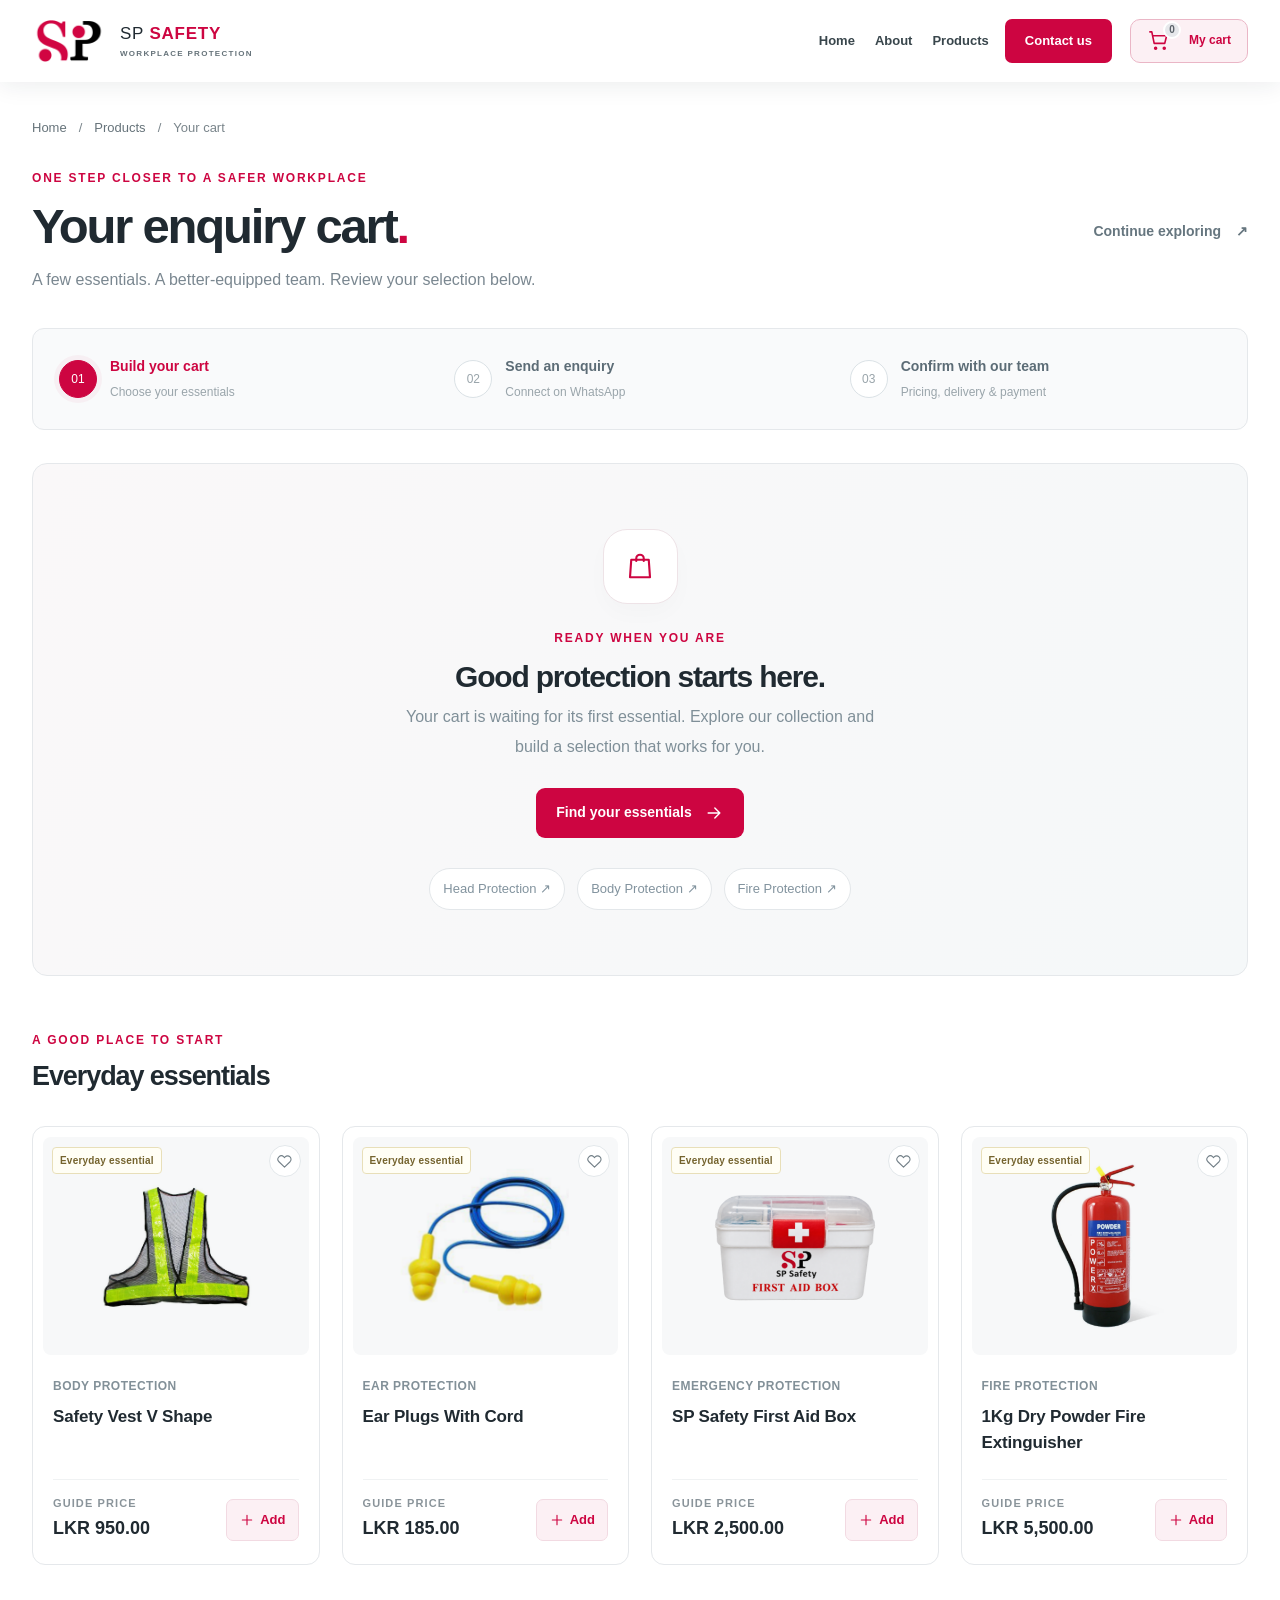
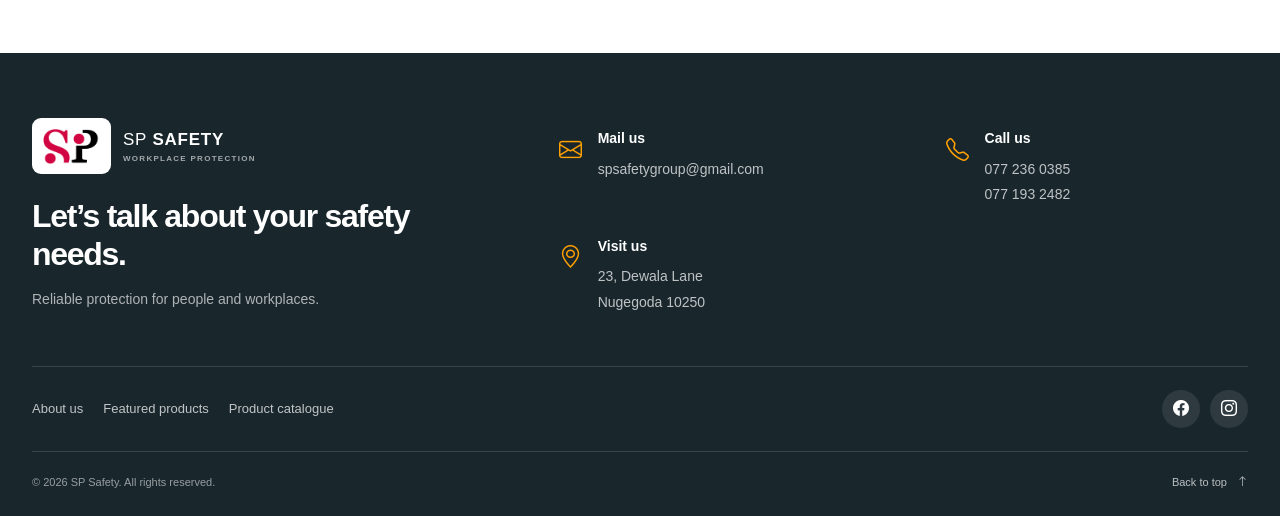
==== cart.html @ 9cb8ba63 "Products page commit" ====
<!doctype html>
<html lang="en">
  <head>
    <meta charset="utf-8" />
    <meta name="viewport" content="width=device-width, initial-scale=1" />
    <title>Your enquiry cart | SP Safety</title>
    <meta
      name="keywords"
      content="SP, SP Holdings, holdings, safety, safety equips, safety sri lanka, sri lanka, construction, construction safety, safety equipments sri lanka"
    />
    <link rel="icon" href="images/titleico.ico" />
    <link
      rel="stylesheet"
      href="https://cdn.jsdelivr.net/npm/bootstrap@5.3.8/dist/css/bootstrap.min.css"
      integrity="sha384-sRIl4kxILFvY47J16cr9ZwB07vP4J8+LH7qKQnuqkuIAvNWLzeN8tE5YBujZqJLB"
      crossorigin="anonymous"
    />
    <link
      rel="stylesheet"
      href="https://cdn.jsdelivr.net/npm/bootstrap-icons@1.13.1/font/bootstrap-icons.min.css"
    />
    <link rel="stylesheet" href="css/style.css" />



  <link rel="stylesheet" href="css/shop.css"/><script defer src="data/products.js"></script><script defer src="js/shop.js"></script></head>
<body class="commerce-page cart-page"><a class="skip-link" href="#main">Skip to content</a><header>
      <nav
        class="navbar navbar-expand-lg fixed-top site-navbar"
        aria-label="Main navigation"
      >
        <div class="container">
          <a
            class="navbar-brand brand-lockup"
            href="index.html#home"
            aria-label="SP Safety home"
          >
            <img
              class="brand-logo-image"
              src="images/logo.png"
              alt=""
              width="76"
              height="48"
            />
            <span class="brand-name"
              >SP <b>SAFETY</b><small>WORKPLACE PROTECTION</small></span
            >
          </a>
          <button
            class="navbar-toggler"
            type="button"
            data-bs-toggle="collapse"
            data-bs-target="#main-navigation"
            aria-controls="main-navigation"
            aria-expanded="false"
            aria-label="Toggle navigation"
          >
            <span class="navbar-toggler-icon"></span>
          </button>
          <div class="collapse navbar-collapse" id="main-navigation">
            <ul class="navbar-nav ms-auto align-items-lg-center">
              <li class="nav-item">
                <a class="nav-link" href="index.html#home">Home</a>
              </li>
              <li class="nav-item">
                <a class="nav-link" href="index.html#about">About</a>
              </li>
              <li class="nav-item">
                <a class="nav-link" href="products.html" >Products</a>
              </li>
              <li class="nav-item">
                <a class="nav-link nav-contact" href="index.html#contact">Contact us</a>
              </li>
            <li class="nav-item"><a class="nav-link nav-cart" href="cart.html" aria-label="View enquiry cart"><span class="nav-cart-icon"><svg viewBox="0 0 24 24" fill="none" stroke="currentColor" stroke-width="1.7" stroke-linecap="round" stroke-linejoin="round" aria-hidden="true"><path d="M3 3h2l2.5 12h11l2-8H6"/><circle cx="9" cy="20" r="1"/><circle cx="18" cy="20" r="1"/></svg><span class="cart-badge" data-cart-count aria-hidden="true">0</span></span><span class="nav-cart-label">My cart</span></a></li></ul>
          </div>
        </div>
      </nav>
    </header><main id="main" class="shop-main"><div class="container"><nav class="shop-breadcrumb" aria-label="Breadcrumb"><a href="index.html">Home</a><span>/</span><a href="products.html">Products</a><span>/</span><span aria-current="page">Your cart</span></nav><div class="cart-page-heading"><div><p class="section-kicker">One step closer to a safer workplace</p><h1>Your enquiry cart<span class="heading-dot">.</span></h1><p>A few essentials. A better-equipped team. Review your selection below.</p></div><a class="text-link" href="products.html">Continue exploring <span aria-hidden="true">↗</span></a></div><ol class="enquiry-steps" aria-label="Enquiry process"><li aria-current="step"><span>01</span><div><b>Build your cart</b><small>Choose your essentials</small></div></li><li><span>02</span><div><b>Send an enquiry</b><small>Connect on WhatsApp</small></div></li><li><span>03</span><div><b>Confirm with our team</b><small>Pricing, delivery &amp; payment</small></div></li></ol><div id="cart-content"></div></div></main><footer class="site-footer" id="contact" aria-labelledby="contact-title">
      <div class="container">
        <div class="row g-5 footer-main">
          <div class="col-lg-5">
            <a
              class="footer-brand brand-lockup"
              href="index.html#home"
              aria-label="SP Safety home"
              ><span class="footer-logo-wrap"
                ><img
                  class="brand-logo-image"
                  src="images/logo.png"
                  alt=""
                  width="76"
                  height="48" /></span
              ><span class="brand-name"
                >SP <b>SAFETY</b><small>WORKPLACE PROTECTION</small></span
              ></a
            >
            <h2 id="contact-title">Let’s talk about your safety needs.</h2>
            <p class="footer-intro">
              Reliable protection for people and workplaces.
            </p>
          </div>
          <div class="col-lg-7">
            <div class="footer-contact-grid">
              <div class="footer-contact-item">
                <i class="bi bi-envelope" aria-hidden="true"></i>
                <div>
                  <h3>Mail us</h3>
                  <a href="mailto:spsafetygroup@gmail.com"
                    >spsafetygroup@gmail.com</a
                  >
                </div>
              </div>
              <div class="footer-contact-item">
                <i class="bi bi-telephone" aria-hidden="true"></i>
                <div>
                  <h3>Call us</h3>
                  <a href="tel:+94772360385">077 236 0385</a
                  ><a href="tel:+94771932482">077 193 2482</a>
                </div>
              </div>
              <div class="footer-contact-item footer-address">
                <i class="bi bi-geo-alt" aria-hidden="true"></i>
                <div>
                  <h3>Visit us</h3>
                  <p>23, Dewala Lane<br />Nugegoda 10250</p>
                </div>
              </div>
            </div>
          </div>
        </div>
        <div class="footer-links">
          <nav aria-label="Footer navigation">
            <a href="index.html#about">About us</a
            ><a href="index.html#essentials">Featured products</a
            ><a href="products.html">Product catalogue</a>
          </nav>
          <div class="footer-socials">
            <a
              href="https://www.facebook.com/spsafetygroup/"
              target="_blank"
              rel="noopener noreferrer"
              aria-label="SP Safety on Facebook"
              ><i class="bi bi-facebook" aria-hidden="true"></i></a
            ><a
              href="https://www.instagram.com/spsafetygroup/?hl=en"
              target="_blank"
              rel="noopener noreferrer"
              aria-label="SP Safety on Instagram"
              ><i class="bi bi-instagram" aria-hidden="true"></i
            ></a>
          </div>
        </div>
        <div class="footer-bottom">
          <span
            >© <span id="footer-year">2026</span> SP Safety. All rights
            reserved.</span
          ><a href="index.html#home"
            >Back to top <i class="bi bi-arrow-up" aria-hidden="true"></i
          ></a>
        </div>
      </div>
    </footer></body></html>
---- css/style.css ----
/* SP Safety — Bootstrap 5.3.8 custom theme. No legacy framework overrides. */
:root {
  --sp-berry:#cd0541; --sp-blue:#0087c9; --sp-orange:#ffa100; --sp-green:#7fbb00;
  --sp-ink:#202a31; --sp-muted:#66737a; --sp-paper:#f5f7f8; --sp-line:#e4e9eb;
  --sp-radius:14px; --sp-shadow:0 14px 38px rgba(21,37,46,.08);
  --bs-body-font-family:Arial,Helvetica,sans-serif; --bs-body-color:var(--sp-ink);
  --bs-link-color:var(--sp-berry); --bs-link-hover-color:#a90437;
}
* { box-sizing:border-box; }
html { scroll-behavior:smooth; scroll-padding-top:100px; }
body { margin:0; color:var(--sp-ink); background:#fff; font-family:var(--bs-body-font-family); font-size:16px; line-height:1.6; }
body.dialog-open { overflow:hidden; }
a { text-decoration:none; transition:color .2s,background-color .2s,box-shadow .2s; }
button,a { -webkit-tap-highlight-color:transparent; }
button { font:inherit; }
img { max-width:100%; }
button:focus-visible,a:focus-visible { outline:3px solid var(--sp-blue); outline-offset:4px; }
h1,h2,h3,p { margin-top:0; }
h2 { font-size:clamp(1.9rem,3.6vw,2.7rem); line-height:1.16; letter-spacing:-.04em; font-weight:700; }
h3 { font-weight:700; }
.container { width:calc(100% - 48px); max-width:1240px; margin-inline:auto; padding-inline:0; }
.section-space { padding-block:84px; }
.section-heading { margin-bottom:34px; }
.section-heading h2 { margin-bottom:14px; }
.section-heading>p:not(.section-kicker) { max-width:660px; color:var(--sp-muted); font-size:15px; line-height:1.7; margin-bottom:0; }
.section-heading.text-center>p { margin-inline:auto; }
.section-kicker { margin-bottom:12px; color:var(--sp-berry); font-size:11px; font-weight:700; letter-spacing:.15em; text-transform:uppercase; line-height:1.3; }
.skip-link { position:fixed; top:8px; left:16px; z-index:2000; padding:12px 18px; color:#fff; background:var(--sp-ink); transform:translateY(-150%); }
.skip-link:focus { transform:translateY(0); }
/* Bootstrap navbar, with the original supplied logo. */
.site-navbar { min-height:82px; padding-block:12px; background:rgba(255,255,255,.97); box-shadow:0 4px 22px rgba(23,39,48,.08); backdrop-filter:blur(12px); }
.brand-lockup { display:inline-flex; align-items:center; gap:12px; margin:0; padding:0; color:var(--sp-ink); }
.brand-logo-image { display:block; flex-shrink:0; width:76px; height:48px; object-fit:contain; }
.brand-name { display:block; font-size:17px; font-weight:500; letter-spacing:.045em; line-height:1.2; }
.brand-name b { color:var(--sp-berry); font-weight:800; }
.brand-name small { display:block; margin-top:5px; font-size:8px; font-weight:700; line-height:1; letter-spacing:.16em; color:var(--sp-muted); }
.site-navbar .navbar-nav { gap:10px; }
.site-navbar .nav-link { padding:12px 13px; font-size:13px; font-weight:600; color:#39464c; }
.site-navbar .nav-link:hover,.site-navbar .nav-link:focus-visible { color:var(--sp-berry); }
.site-navbar .nav-contact { padding-inline:20px!important; margin-left:7px; color:#fff; background:var(--sp-berry); border-radius:7px; }
.site-navbar .nav-contact:hover,.site-navbar .nav-contact:focus-visible { color:#fff; background:#a90437; }
.navbar-toggler { padding:7px 9px; border:1px solid var(--sp-line); border-radius:7px; }
.navbar-toggler-icon { width:22px; height:22px; }
/* Hero */
.hero { display:flex; align-items:center; position:relative; min-height:650px; margin-top:82px; color:#fff; background:linear-gradient(90deg,rgba(12,28,33,.9),rgba(12,28,33,.64) 52%,rgba(12,28,33,.15)),url('../images/13.jpg') center/cover no-repeat; }
.hero-inner { padding:70px 50px 105px; }
.hero-eyebrow { display:flex; align-items:center; gap:12px; margin-bottom:25px; color:#edf2f3; font-size:11px; font-weight:700; letter-spacing:.15em; text-transform:uppercase; }
.hero-eyebrow span { width:28px; height:2px; background:var(--sp-orange); }
.hero h1 { max-width:800px; margin:0; font-size:clamp(43px,5.5vw,76px); line-height:1.07; letter-spacing:-.05em; font-weight:700; }
.hero-copy { max-width:510px; margin:24px 0 30px; color:rgba(255,255,255,.83); font-size:17px; line-height:1.7; }
.hero-actions { display:flex; align-items:center; flex-wrap:wrap; gap:24px; }
.button-primary { display:inline-flex; align-items:center; justify-content:center; gap:16px; padding:15px 22px; color:white; background:var(--sp-berry); border-radius:7px; font-size:14px; font-weight:700; box-shadow:0 10px 25px rgba(205,5,65,.2); }
.button-primary:hover { color:#fff; background:#ad0538; }
.hero-secondary { display:inline-flex; align-items:center; gap:12px; color:#fff; font-size:14px; font-weight:600; }
.hero-secondary:hover { color:#fff; }
.hero-secondary i { color:var(--sp-orange); }
.hero-caption { display:flex; align-items:center; gap:12px; margin-top:68px; color:rgba(255,255,255,.68); font-size:10px; font-weight:600; text-transform:uppercase; letter-spacing:.1em; }
.hero-caption span { color:var(--sp-orange); }
.hero-caption i { display:block; width:42px; height:1px; background:rgba(255,255,255,.4); }
/* About, vision and mission */
.about-heading { max-width:790px; margin:0 auto 38px; text-align:center; }
.about-layout { display:grid; grid-template-columns:1.12fr .88fr; gap:24px; }
.about-copy { padding:34px; border:1px solid var(--sp-line); border-radius:var(--sp-radius); background:var(--sp-paper); }
.about-copy h3,.about-pillar h3 { margin-bottom:14px; font-size:20px; line-height:1.3; }
.about-copy p,.about-pillar p { margin:0; color:var(--sp-muted); font-size:14px; line-height:1.8; }
.about-pillars { display:grid; gap:16px; }
.about-pillar { position:relative; padding:28px; border:1px solid var(--sp-line); border-left:3px solid var(--sp-berry); border-radius:var(--sp-radius); box-shadow:0 6px 25px rgba(20,39,48,.04); }
.pillar-number { display:block; margin-bottom:12px; color:#a66600; font-size:11px; font-weight:700; letter-spacing:.12em; }
/* Industry heading and all eight tiles share one panel. */
.industries-section { padding-top:0; }
.industries-panel { padding:44px; background:var(--sp-paper); border:1px solid var(--sp-line); border-radius:20px; }
.industry-tile { display:flex; align-items:flex-start; flex-direction:column; gap:22px; height:100%; min-height:168px; padding:25px; border:1px solid #e8edef; border-radius:12px; background:#fff; transition:transform .2s,border-color .2s; }
.industry-tile:hover { transform:translateY(-3px); border-color:#e8b7c6; }
.industry-icon { display:grid; place-items:center; width:44px; height:44px; border-radius:11px; color:var(--sp-berry); background:#fcf0f4; font-size:25px; line-height:1; }
.industry-tile h3 { margin:0; font-size:15px; line-height:1.4; }
/* Seamless, grayscale logos without tile backgrounds. */
.brands-section { overflow:hidden; background:var(--sp-paper); }
.brands-heading { display:flex; align-items:flex-end; justify-content:space-between; gap:40px; margin-bottom:30px; }
.brands-heading h2 { margin-bottom:0; }
.brands-support { max-width:345px; }
.brands-support p { margin-bottom:8px; color:var(--sp-muted); font-size:14px; line-height:1.7; }
.marquee-toggle { display:inline-flex; gap:4px; align-items:center; padding:4px 0; border:0; color:var(--sp-muted); background:transparent; font-size:12px; }
.marquee-toggle i { font-size:20px; }
.brand-marquee { overflow:hidden; mask-image:linear-gradient(90deg,transparent,#000 6%,#000 94%,transparent); }
.brand-marquee-track { display:flex; width:max-content; animation:brand-scroll 34s linear infinite; }
.brand-marquee:hover .brand-marquee-track,.brand-marquee.is-paused .brand-marquee-track { animation-play-state:paused; }
.brand-marquee-group { display:flex; flex-shrink:0; align-items:center; gap:42px; padding-inline:21px; }
.brand-logo { display:flex; align-items:center; justify-content:center; width:180px; height:85px; padding:12px 10px; background:transparent; border:0; }
.brand-logo img { display:block; width:100%; height:100%; object-fit:contain; filter:grayscale(1); opacity:.72; mix-blend-mode:multiply; }
@keyframes brand-scroll { to { transform:translateX(-50%); } }
/* Featured product images have no overlays, effects or borders crossing them. */
.essentials-section { background:#fff; }
.featured-grid { display:grid; grid-template-columns:repeat(3,minmax(0,1fr)); gap:22px; }
.product-card { display:flex; flex-direction:column; min-width:0; overflow:hidden; border:1px solid var(--sp-line); border-radius:12px; background:#fff; box-shadow:0 5px 20px rgba(20,39,48,.03); transition:box-shadow .2s,transform .2s; }
.product-card:hover { transform:translateY(-3px); box-shadow:var(--sp-shadow); }
.product-image { display:flex; align-items:center; justify-content:center; height:240px; padding:25px; background:#fff; }
.product-image img { display:block; width:100%; height:100%; object-fit:contain; border:0; }
.product-content { display:flex; flex:1; flex-direction:column; padding:0 22px 22px; border:0; }
.product-content h3 { min-height:42px; margin-bottom:5px; font-size:16px; line-height:1.4; }
.product-price { margin:0 0 19px; color:var(--sp-berry); font-size:18px; font-weight:700; }
.buy-button { display:flex; align-items:center; justify-content:flex-start; gap:10px; width:100%; min-height:46px; padding:10px 14px; margin-top:auto; color:#fff; background:var(--sp-berry); border-radius:6px; font-size:13px; font-weight:700; }
.buy-button:hover { color:#fff; background:#ad0538; }
.buy-button i:first-child { font-size:18px; }
.buy-button i:last-child { margin-left:auto; font-size:16px; }
/* Filtered flexbox catalogue. Titles are block elements below image stages. */
.catalog-section { background:var(--sp-paper); }
.catalog-toolbar { display:flex; flex-wrap:wrap; gap:8px; margin-bottom:18px; }
.filter-chip { padding:10px 14px; border:1px solid #dce3e7; border-radius:22px; background:#fff; color:#48565d; font-size:12px; font-weight:600; line-height:1.2; transition:background-color .2s,color .2s; }
.filter-chip:hover { border-color:var(--sp-berry); color:var(--sp-berry); }
.filter-chip.is-active { color:#fff; background:var(--sp-berry); border-color:var(--sp-berry); }
.catalog-status { margin:0 0 20px; color:var(--sp-muted); font-size:12px; }
.product-gallery-grid { position:relative; display:flex; flex-wrap:wrap; gap:20px; align-items:stretch; }
.catalog-item { flex:0 0 calc((100% - 60px)/4); min-width:0; }
.catalog-item[hidden] { display:none!important; }
.catalog-preview { display:flex; flex-direction:column; align-items:stretch; width:100%; height:100%; overflow:hidden; padding:10px; border:1px solid var(--sp-line); border-radius:11px; color:var(--sp-ink); background:#fff; text-align:left; transition:border-color .2s,box-shadow .2s; }
.catalog-preview:hover { border-color:#e4afbf; box-shadow:var(--sp-shadow); }
.catalog-image { position:relative; display:block; width:100%; height:185px; overflow:hidden; background:#fff; }
.catalog-image img { display:block; width:100%; height:100%; padding:12px; object-fit:contain; }
.catalog-caption { display:block; width:100%; padding:14px 6px 8px; font-size:14px; font-weight:600; line-height:1.45; overflow-wrap:anywhere; }
.preview-hint { position:absolute; right:7px; bottom:7px; display:grid; place-items:center; width:28px; height:28px; border-radius:50%; color:var(--sp-muted); background:#f0f3f5; font-size:12px; }
/* Contact and footer are one semantic, full-width region outside the catalogue. */
.site-footer { padding:65px 0 24px; color:#fff; background:#19272d; }
.footer-brand { color:#fff; margin-bottom:24px; }
.footer-brand .brand-name b { color:#fff; }
.footer-brand .brand-name small { color:rgba(255,255,255,.6); }
.footer-logo-wrap { display:flex; padding:7px; background:#fff; border-radius:9px; }
.footer-logo-wrap img { width:65px; height:42px; }
.site-footer h2 { max-width:400px; margin-bottom:15px; color:#fff; font-size:32px; }
.footer-intro { color:rgba(255,255,255,.65); font-size:14px; }
.footer-contact-grid { display:grid; grid-template-columns:1.2fr 1fr; gap:30px 24px; padding-top:12px; }
.footer-contact-item { display:flex; align-items:flex-start; gap:16px; min-width:0; }
.footer-contact-item>i { margin-top:2px; color:var(--sp-orange); font-size:23px; }
.footer-contact-item h3 { margin:0 0 10px; color:#fff; font-size:14px; }
.footer-contact-item a,.footer-contact-item p { display:block; margin:0; color:rgba(255,255,255,.72); font-size:14px; line-height:1.8; overflow-wrap:anywhere; }
.footer-contact-item a:hover { color:#fff; }
.footer-address { grid-column:1/-1; }
.footer-links { display:flex; align-items:center; justify-content:space-between; gap:24px; margin-top:40px; padding:23px 0; border-block:1px solid rgba(255,255,255,.13); }
.footer-links nav { display:flex; flex-wrap:wrap; gap:20px; }
.footer-links nav a { color:rgba(255,255,255,.73); font-size:13px; }
.footer-links nav a:hover { color:#fff; }
.footer-socials { display:flex; gap:10px; }
.footer-socials a { display:grid; place-items:center; width:38px; height:38px; color:#fff; background:rgba(255,255,255,.09); border-radius:50%; }
.footer-socials a:hover { background:var(--sp-berry); }
.footer-bottom { display:flex; justify-content:space-between; gap:20px; margin-top:22px; color:rgba(255,255,255,.55); font-size:11px; }
.footer-bottom a { color:rgba(255,255,255,.7); }
.footer-bottom i { margin-left:7px; }
/* Native accessible lightbox; no new tab or third-party jQuery plugin. */
.product-image-dialog { width:min(96vw,1000px); max-width:1000px; max-height:94dvh; padding:0; margin:auto; overflow:auto; border:0; border-radius:14px; background:#fff; box-shadow:0 26px 90px rgba(0,0,0,.3); }
.product-image-dialog::backdrop { background:rgba(13,24,30,.8); backdrop-filter:blur(4px); }
.image-dialog-panel { position:relative; padding:60px 24px 22px; }
.image-dialog-close { position:absolute; right:12px; top:12px; display:grid; place-items:center; width:38px; height:38px; border:0; border-radius:50%; color:var(--sp-ink); background:#f0f3f4; }
.image-dialog-close:hover { color:white; background:var(--sp-berry); }
.image-dialog-photo { display:block; width:100%; max-height:72dvh; object-fit:contain; }
.image-dialog-caption { margin:16px 0 0; text-align:center; font-size:15px; font-weight:700; }
@media(min-width:1600px) { .hero { min-height:740px; } }
@media(max-width:991.98px) {
  .site-navbar .navbar-collapse { padding-top:16px; }
  .site-navbar .navbar-nav { gap:0; padding-bottom:8px; }
  .site-navbar .nav-contact { display:inline-block; margin-left:0; margin-top:8px; }
  .hero-inner { padding-inline:28px; }
  .about-layout { grid-template-columns:1fr; }
  .about-pillars { grid-template-columns:1fr 1fr; }
  .industries-panel { padding:32px; }
  .featured-grid { gap:16px; }
  .product-image { height:195px; padding:20px; }
  .product-content { padding:0 16px 16px; }
  .catalog-item { flex-basis:calc((100% - 40px)/3); }
  .footer-contact-grid { padding-top:0; }
}
@media(max-width:767.98px) {
  .container { width:calc(100% - 40px); }
  .section-space { padding-block:60px; }
  .site-navbar { min-height:74px; padding-block:10px; }
  .brand-logo-image { width:62px; height:44px; }
  .brand-lockup { gap:9px; }
  .brand-name { font-size:16px; }
  .brand-name small { font-size:7px; }
  .hero { min-height:610px; margin-top:74px; background-position:60% center; }
  .hero-inner { width:100%; padding:65px 28px; }
  .hero h1 { font-size:clamp(41px,8vw,59px); }
  .hero-copy { font-size:16px; }
  .hero-eyebrow { font-size:10px; }
  .hero-caption { margin-top:55px; font-size:9px; }
  .about-copy { padding:25px; }
  .about-pillars { grid-template-columns:1fr; }
  .industries-section { padding-top:0; }
  .industries-panel { padding:28px 20px; }
  .industry-tile { min-height:155px; gap:17px; padding:19px 15px; }
  .industry-tile h3 { font-size:13px; }
  .brands-heading { display:block; }
  .brands-support { margin-top:16px; }
  .brand-marquee-group { gap:26px; padding-inline:13px; }
  .brand-logo { width:135px; height:70px; }
  .featured-grid { grid-template-columns:repeat(2,minmax(0,1fr)); gap:14px; }
  .product-image { height:180px; padding:18px; }
  .product-content h3 { font-size:14px; }
  .product-price { font-size:16px; }
  .buy-button { padding:10px; font-size:12px; gap:8px; }
  .product-gallery-grid { gap:14px; }
  .catalog-item { flex-basis:calc((100% - 14px)/2); }
  .catalog-image { height:160px; }
  .catalog-caption { font-size:12px; padding-inline:3px; }
  .filter-chip { padding:9px 12px; font-size:11px; }
  .site-footer { padding:48px 0 22px; }
  .footer-contact-grid { gap:24px; }
  .footer-links { align-items:flex-start; flex-direction:column; margin-top:30px; }
  .footer-bottom { flex-wrap:wrap; gap:10px; }
}
@media(max-width:420px) {
  .desktop-break { display:none; }
  .hero-actions { flex-direction:column; align-items:flex-start; gap:20px; }
  .hero-caption { letter-spacing:.04em; }
  .hero h1 { font-size:43px; }
  .product-image { height:150px; padding:14px; }
  .product-content { padding:0 12px 14px; }
  .buy-button { gap:6px; }
  .catalog-preview { padding:7px; }
  .catalog-image { height:135px; }
  .catalog-image img { padding:8px; }
  .footer-contact-grid { grid-template-columns:1fr; }
}
@media(prefers-reduced-motion:reduce) {
  html { scroll-behavior:auto; }
  *,*::before,*::after { animation:none!important; transition:none!important; }
  .brand-marquee { overflow-x:auto; mask-image:none; }
  .brand-marquee-group[aria-hidden] { display:none; }
  .marquee-toggle { display:none; }
}
---- css/shop.css ----
/* SP Safety commerce — local, responsive components built on the existing theme. */
:root{--shop-wash:#f6f7f8;--shop-border:#e5e8eb;--shop-soft-berry:#fcf0f4;--shop-shadow:0 16px 45px #202a3109;--shop-ease:cubic-bezier(.2,.7,.2,1)}
.shop-main{padding-top:118px;padding-bottom:88px;min-height:75vh;background:#fff}.commerce-page{background:#fff}.shop-main h1{font-size:clamp(32px,4.5vw,52px);line-height:1.12;font-weight:750;letter-spacing:-.045em;margin-bottom:16px}.shop-main svg,.promo svg,.shop-toast svg{width:20px;height:20px;flex-shrink:0;vertical-align:middle}.shop-main button{cursor:pointer}.shop-main button:disabled{cursor:default;opacity:.35}.shop-main a,.shop-main button,.shop-main input,.shop-main select{transition:background .2s,color .2s,border-color .2s,box-shadow .2s,transform .2s}button svg{pointer-events:none}button:focus-visible,a:focus-visible,input:focus-visible,select:focus-visible,summary:focus-visible{outline:3px solid var(--sp-blue);outline-offset:4px}a[aria-current=page]:not(.nav-cart){color:var(--sp-berry)!important}.shop-main .button-primary,.promo .button-primary{display:inline-flex;align-items:center;justify-content:center;gap:12px;border:0;box-shadow:none;font-size:13px;padding:15px 20px;border-radius:9px;min-height:48px;line-height:1.4}.shop-main .button-primary:hover,.promo .button-primary:hover{box-shadow:0 7px 18px #cd05412b;transform:translateY(-1px)}
/* Navigation cart */
.site-navbar .nav-cart{display:flex;align-items:center;gap:13px;padding:9px 16px!important;border:1px solid #e8dce1;border-radius:10px;margin-left:14px;background:#fff9fb;color:var(--sp-berry);min-height:44px}.site-navbar .nav-cart:hover,.site-navbar .nav-cart[aria-current=page]{background:var(--shop-soft-berry);border-color:#eab6c6}.nav-cart-icon{position:relative;display:flex;padding-right:6px}.nav-cart-icon svg{width:23px;height:23px}.cart-badge{position:absolute;top:-8px;right:-5px;min-width:18px;height:18px;border-radius:20px;display:flex;align-items:center;justify-content:center;background:#e6e8eb;color:#5b636a;font-size:10px;font-weight:700;border:2px solid white;padding:0 3px;line-height:1}.cart-badge.has-items{color:#fff;background:var(--sp-berry)}.nav-cart-label{font-size:12px;font-weight:700}.site-navbar .navbar-nav{gap:4px}.site-navbar .nav-contact{margin-left:4px}
/* Collection and filters */
.shop-hero{background:linear-gradient(115deg,#f8f5f6,#f4f7f8);padding:25px 0 42px;margin-bottom:38px;border-bottom:1px solid var(--shop-border);position:relative;overflow:hidden}.shop-hero:after{content:'';width:400px;height:400px;border:70px solid #cd054105;position:absolute;right:-100px;top:-180px;border-radius:50%;pointer-events:none}.shop-hero .container{position:relative;z-index:1}.shop-hero h1{margin-bottom:14px}.shop-hero>div>p:last-of-type{font-size:15px;color:var(--sp-muted);max-width:540px}.shop-breadcrumb,.breadcrumbs{display:flex;gap:12px;align-items:center;flex-wrap:wrap;font-size:11px;color:#7a858b;margin:0 0 30px;line-height:1.6}.shop-breadcrumb a,.breadcrumbs a{color:#66737a}.shop-breadcrumb a:hover,.breadcrumbs a:hover{color:var(--sp-berry)}.collection-stats{display:flex;gap:0;margin-top:27px;font-size:11px;color:#66737a;flex-wrap:wrap;row-gap:12px}.collection-stats span{padding:0 20px;border-right:1px solid #d7dde0}.collection-stats span:first-child{padding-left:0}.collection-stats span:last-child{border:0}.collection-stats b{font-size:15px;color:var(--sp-ink);margin-right:5px}.shop-layout{display:grid;grid-template-columns:248px minmax(0,1fr);gap:32px;align-items:start}.filter-panel{padding:23px 20px 15px;background:#fafbfc;border:1px solid var(--shop-border);border-radius:15px;position:sticky;top:106px;box-shadow:0 5px 20px #202a3103}.filter-heading{display:flex;gap:9px;align-items:center}.filter-heading h2{font-size:16px;letter-spacing:-.025em;margin:0}.filter-symbol{color:var(--sp-berry);font-size:23px}.filter-subtitle{color:#7a858b;font-size:11px;margin:4px 0 24px}.filter-panel label{display:block;margin:22px 0;font-size:11px;font-weight:650;color:#424e55}.filter-panel label:has(input[type=checkbox]){display:flex;align-items:center;gap:9px;font-weight:500;margin:15px 0}.filter-panel input[type=checkbox]{accent-color:var(--sp-berry);width:16px;height:16px;flex-shrink:0}.shop-main input:not([type=checkbox]),.shop-main select{font:inherit;border:1px solid #dce1e4;border-radius:8px;background:#fff;color:var(--sp-ink);padding:11px 12px;max-width:100%;font-size:12px;line-height:1.5;min-height:42px}.shop-main select{cursor:pointer}.shop-main input::placeholder{color:#8c959c}.shop-main input:focus,.shop-main select:focus{border-color:#b7c7d0}.filter-panel input:not([type=checkbox]),.filter-panel select{width:100%;margin-top:8px}.search-label{position:relative}.filter-panel .search-label input{padding-left:35px}.search-field-icon{position:absolute;left:11px;bottom:12px;color:#8b969d;pointer-events:none;line-height:1}.search-field-icon svg{width:16px;height:16px}.price-fields{display:grid;grid-template-columns:1fr 1fr;gap:10px}.price-fields label{margin-top:0}.muted{font-size:11px;color:var(--sp-muted);line-height:1.8;margin:18px 0 0}.filter-panel>.muted{border-top:1px solid var(--shop-border);padding-top:16px}.filter-panel .secondary{width:100%;margin-top:12px}.secondary{border:1px solid var(--shop-border);background:#fff;border-radius:8px;padding:10px 14px;font-size:12px;color:var(--sp-ink);font-weight:600;display:inline-flex;align-items:center;justify-content:center;min-height:42px;gap:8px}.secondary:hover{background:#f2f4f6;border-color:#c4ced5}.catalog-topline{display:flex;align-items:center;justify-content:space-between;margin-bottom:15px}.catalog-topline .section-kicker{font-size:10px;margin:0;color:#6a767f}.mobile-filter-toggle{display:none}.active-filters{display:flex;flex-wrap:wrap;gap:7px}.active-filters:has(button){margin-bottom:16px}.active-filters button{display:inline-flex;align-items:center;gap:10px;font-size:10px;background:var(--shop-soft-berry);border:1px solid #f2d9e2;color:#a40c3c;padding:7px 10px;border-radius:6px;max-width:100%;overflow-wrap:anywhere}.active-filters svg{width:12px;height:12px}.results-toolbar{display:flex;align-items:center;flex-wrap:wrap;gap:14px;border-block:1px solid var(--shop-border);padding:15px 0;margin-bottom:24px;font-size:11px}.results-toolbar p{margin:0 auto 0 0;color:#5c6972;font-size:12px;scroll-margin-top:115px}.results-toolbar label{display:flex;align-items:center;gap:8px;color:#7a858b}.results-toolbar select{font-size:11px;padding:7px 8px;min-height:34px}.shop-grid{display:grid;grid-template-columns:repeat(3,minmax(0,1fr));gap:22px}
/* Product cards */
.shop-card{border:1px solid var(--shop-border);border-radius:13px;background:#fff;overflow:hidden;display:flex;flex-direction:column;transition:box-shadow .25s var(--shop-ease),transform .25s var(--shop-ease),border-color .25s}.shop-card:hover{box-shadow:0 12px 30px #1d303b0d;border-color:#d6dce0;transform:translateY(-4px)}.card-visual{position:relative;padding:10px 10px 0}.shop-photo{display:block;background:#f7f8f9;border-radius:8px;position:relative;overflow:hidden}.shop-photo img{width:100%;height:218px;object-fit:contain;padding:25px;display:block;mix-blend-mode:multiply;transition:transform .35s var(--shop-ease)}.shop-card:hover .shop-photo img{transform:scale(1.04)}.card-explore{position:absolute;bottom:0;left:0;right:0;display:flex;align-items:center;justify-content:center;gap:8px;padding:10px;font-size:10px;background:#202a31ed;color:#fff;transform:translateY(100%);transition:transform .25s}.card-explore svg{width:15px;height:15px}.shop-photo:hover .card-explore,.shop-photo:focus-visible .card-explore{transform:translateY(0)}.product-tag{position:absolute;left:19px;top:20px;background:#fffef5;color:#74632e;border:1px solid #e8dfb9;max-width:calc(100% - 78px);border-radius:4px;padding:4px 7px;font-size:8px;letter-spacing:.02em;font-weight:650;pointer-events:none}.save-button{position:absolute;top:18px;right:18px;display:flex;align-items:center;justify-content:center;width:32px;height:32px;border:1px solid #e2e7ea;border-radius:50%;color:#727f87;background:#fff;transition:color .2s,background .2s,transform .2s}.save-button svg{width:15px;height:15px}.save-button:hover{transform:scale(1.08);color:var(--sp-berry)}.save-button[aria-pressed=true]{background:var(--shop-soft-berry);color:var(--sp-berry);border-color:#efc9d5}.save-button[aria-pressed=true] svg,.detail-save[aria-pressed=true] svg{fill:currentColor}.shop-card-body{padding:21px 19px 18px;display:flex;flex-direction:column;flex:1}.category-label{color:#829098;font-size:9px;letter-spacing:.07em;text-transform:uppercase;line-height:1.4;margin:0 0 9px;font-weight:600}.shop-card h3{font-size:14px;line-height:1.5;margin-bottom:22px;letter-spacing:-.01em}.shop-card h3 a{color:var(--sp-ink)}.shop-card h3 a:hover{color:var(--sp-berry)}.card-bottom{display:flex;gap:8px;justify-content:space-between;align-items:flex-end;margin-top:auto;border-top:1px solid #f0f2f3;padding-top:14px}.price-caption{display:block;text-transform:uppercase;letter-spacing:.1em;color:#8a949a;font-size:8px;font-weight:600;margin-bottom:4px}.shop-price{font-size:14px;font-weight:700;color:var(--sp-ink);margin:0;line-height:1.4}.add-button{background:var(--shop-soft-berry);color:var(--sp-berry);border:1px solid #f2dae2;padding:8px 11px;border-radius:7px;display:inline-flex;align-items:center;justify-content:center;gap:5px;font-size:10px;font-weight:700;min-height:35px;flex-shrink:0}.add-button svg{width:13px;height:13px}.add-button:hover{color:#fff;background:var(--sp-berry);border-color:var(--sp-berry)}.add-button.is-added{color:#43734f;background:#edf5ef;border-color:#c4ddca}.shop-card .add-button.is-added span{font-size:9px}#pagination{display:flex;align-items:center;justify-content:center;flex-wrap:wrap;gap:6px;margin-top:36px}#pagination button{min-width:36px;height:36px;border:1px solid transparent;border-radius:8px;background:#fff;font-size:12px;color:#68767f}#pagination button:hover{background:#f4f5f6}#pagination [aria-current=page]{background:var(--sp-berry);color:#fff;box-shadow:0 4px 10px #cd054122}#pagination button:disabled{opacity:.25}.promo{background:#f7f8f9}.promo-heading{display:flex;align-items:center;justify-content:space-between;gap:32px;margin-bottom:32px}.promo-heading h2{max-width:540px}.promo-heading p:not(.section-kicker){font-size:14px;color:var(--sp-muted);margin-bottom:0}.promo-heading .button-primary{flex-shrink:0}.promo .shop-grid,.related .shop-grid,.cart-recommendations .shop-grid{grid-template-columns:repeat(4,minmax(0,1fr))}
/* Product detail */
.breadcrumbs{display:block;margin-top:8px;margin-bottom:34px;word-break:break-word}.breadcrumbs a{margin-right:8px}.breadcrumbs span{margin-left:8px}.detail-layout{display:grid;grid-template-columns:1fr 1fr;gap:64px;align-items:start}.detail-gallery{position:sticky;top:112px}.detail-image{display:block;width:100%;position:relative;background:#f7f8f9;border:1px solid var(--shop-border);border-radius:18px;overflow:hidden;padding:0}.detail-image img{width:100%;height:490px;padding:45px;object-fit:contain;mix-blend-mode:multiply;display:block}.zoom-hint{position:absolute;bottom:16px;left:50%;transform:translateX(-50%);display:flex;align-items:center;gap:7px;font-size:10px;white-space:nowrap;padding:7px 12px;background:#fff;border:1px solid var(--shop-border);border-radius:25px;color:#7c8991}.zoom-hint svg{width:13px;height:13px}.gallery-note{display:flex;align-items:center;justify-content:center;gap:8px;font-size:11px;color:#7a878f;margin-top:18px}.gallery-note svg{width:16px;height:16px;color:#a5adb2}.detail-category-row{display:flex;justify-content:space-between;gap:12px;align-items:center;margin-bottom:19px}.detail-category{color:var(--sp-berry);font-size:10px;letter-spacing:.04em;border-radius:5px;background:var(--shop-soft-berry);padding:6px 10px}.detail-save{display:flex;align-items:center;gap:6px;background:none;border:0;padding:8px 0;color:#869299;font-size:10px;white-space:nowrap}.detail-save svg{width:15px;height:15px}.detail-save[aria-pressed=true],.detail-save:hover{color:var(--sp-berry)}.detail-copy h1{font-size:clamp(27px,3vw,37px);line-height:1.22;margin:0 0 25px}.detail-pricing{border-block:1px solid var(--shop-border);padding:21px 0;margin-bottom:23px}.detail-pricing .price-caption{font-size:9px;margin-bottom:5px}.detail-price{font-size:32px;font-weight:700;letter-spacing:-.035em;color:var(--sp-berry);margin:0 0 5px;line-height:1.2}.pricing-note{font-size:10px;color:#8a959b}.detail-description{font-size:13px;color:#67767f;line-height:1.9;margin-bottom:25px}.quantity-label{font-size:11px;font-weight:650;color:#53626b;margin-bottom:10px;display:block}.purchase-row{display:flex;gap:14px;align-items:stretch}.purchase-row .button-primary{flex:1}.quantity-stepper{display:inline-flex;align-items:stretch;border:1px solid #dce2e6;border-radius:8px;background:#fff;height:42px;overflow:hidden;flex-shrink:0}.quantity-stepper button{border:0;background:transparent;width:32px;display:flex;align-items:center;justify-content:center;padding:0;color:#667780}.quantity-stepper button:hover:not(:disabled){color:var(--sp-berry);background:var(--shop-soft-berry)}.quantity-stepper button svg{width:12px;height:12px}.shop-main .quantity-stepper input{appearance:textfield;-moz-appearance:textfield;border:0;width:39px;text-align:center;font-size:12px;font-weight:650;padding:0;border-radius:0;min-height:0;background:transparent}.quantity-stepper input::-webkit-inner-spin-button,.quantity-stepper input::-webkit-outer-spin-button{-webkit-appearance:none;margin:0}.quantity-stepper button:focus-visible,.quantity-stepper input:focus-visible{outline-offset:-3px}.purchase-row .quantity-stepper{height:48px}.detail-whatsapp{display:flex;align-items:center;justify-content:center;gap:10px;font-size:11px;padding:16px 5px;color:#4b7259;margin-bottom:16px}.detail-whatsapp svg:first-child{width:16px;height:16px}.detail-whatsapp svg:last-child{width:13px;height:13px}.detail-whatsapp:hover{color:#2b5539}.product-accordion{border-top:1px solid var(--shop-border);font-size:12px}.product-accordion summary{padding:17px 0;font-weight:650;cursor:pointer;list-style:none;display:flex;justify-content:space-between;color:#485962}.product-accordion summary::-webkit-details-marker{display:none}.product-accordion summary>span{font-size:18px;color:#9ca7ad;line-height:1;transition:transform .2s}.product-accordion[open] summary>span{transform:rotate(45deg)}.product-accordion p{color:#76868e;font-size:12px;line-height:1.85;margin-bottom:22px}.product-accordion dl{font-size:11px;margin:0 0 22px;display:grid;grid-template-columns:110px minmax(0,1fr);gap:8px 15px}.product-accordion dt{font-weight:500;color:#88959b}.product-accordion dd{overflow-wrap:anywhere;color:#52646f;margin:0}.detail-assurance{display:flex;gap:13px;background:#f5f8f7;border:1px solid #e6ede9;padding:17px;border-radius:9px;margin-top:10px;color:#7f9687}.detail-assurance svg{width:22px;height:22px;margin-top:3px}.detail-assurance p{margin:0;line-height:1.7}.detail-assurance b{display:block;color:#566e5e;font-size:10px;font-weight:600}.detail-assurance span{font-size:10px;display:block;color:#84958b}.related{margin-top:78px;border-top:1px solid var(--shop-border);padding-top:38px}.related h2{font-size:28px;letter-spacing:-.035em;margin-bottom:28px}.zoom-dialog{padding:24px;border:0;border-radius:18px;box-shadow:0 25px 90px #0003;width:min(720px,92vw);max-height:90dvh;overflow:auto}.zoom-dialog::backdrop{background:#17252dba;backdrop-filter:blur(6px)}.zoom-dialog img{width:100%;height:min(65vh,550px);object-fit:contain}.zoom-dialog p{font-size:13px;text-align:center;color:#66737a;padding:12px 18px 0}.zoom-close{position:absolute;top:12px;right:12px;width:36px;height:36px;border:1px solid var(--shop-border);background:white;border-radius:50%;display:flex;align-items:center;justify-content:center}.zoom-close svg{width:16px;height:16px}
/* Enquiry cart */
.cart-page-heading{display:flex;justify-content:space-between;gap:25px;align-items:center}.cart-page-heading h1{font-size:clamp(32px,4vw,49px);margin-bottom:12px}.heading-dot{color:var(--sp-berry)}.cart-page-heading p:last-child{font-size:13px;color:#7a8790;margin:0}.cart-page-heading .section-kicker{font-size:10px}.text-link{font-size:11px;font-weight:650;color:#66767f;display:inline-flex;align-items:center;gap:15px;white-space:nowrap}.text-link:hover{color:var(--sp-berry)}.enquiry-steps{display:grid;grid-template-columns:repeat(3,1fr);padding:23px 26px;margin:34px 0 0;list-style:none;background:#f9fafb;border:1px solid var(--shop-border);border-radius:12px;gap:24px}.enquiry-steps li{display:flex;align-items:center;gap:13px;position:relative}.enquiry-steps li:not(:last-child):after{content:'';height:1px;position:absolute;right:10%;left:73%;background:#e1e6e9}.enquiry-steps li>span{width:32px;height:32px;border-radius:50%;border:1px solid #dbe2e6;display:flex;align-items:center;justify-content:center;font-size:10px;color:#99a4aa;flex-shrink:0;background:#fff}.enquiry-steps li[aria-current]>span{background:var(--sp-berry);color:white;border-color:var(--sp-berry);box-shadow:0 0 0 5px #cd05410b}.enquiry-steps b{display:block;font-size:11px;color:#5c6c76;font-weight:600}.enquiry-steps small{display:block;font-size:9px;color:#9aa5ab;margin-top:3px}.enquiry-steps li[aria-current] b{color:var(--sp-berry)}.cart-layout{display:grid;grid-template-columns:minmax(0,1fr) 355px;gap:32px;margin-top:33px;align-items:start}.cart-items-panel{border:1px solid var(--shop-border);border-radius:14px;overflow:hidden;background:#fff;box-shadow:0 6px 22px #202a3103}.cart-panel-heading{padding:24px;display:flex;justify-content:space-between;align-items:center;gap:12px}.cart-panel-heading h2{font-size:18px;letter-spacing:-.03em;margin:0}.cart-panel-heading h2>span{font-size:10px;font-weight:500;color:#829098;margin-left:10px;padding-left:11px;border-left:1px solid #dfe4e8;white-space:nowrap}.clear-cart{display:flex;gap:6px;align-items:center;font-size:10px;padding:6px 0;background:none;border:0;color:#98a3aa}.clear-cart svg{width:12px;height:12px}.clear-cart:hover{color:var(--sp-berry)}.cart-column-head{display:flex;justify-content:space-between;padding:10px 24px;font-size:9px;text-transform:uppercase;letter-spacing:.08em;color:#8c989f;background:#f8fafb;border-block:1px solid #edf0f2}.cart-row{display:grid;grid-template-columns:98px minmax(0,1fr) auto;gap:19px;align-items:start;padding:24px;border-bottom:1px solid #edf0f2}.cart-row .shop-photo{border:1px solid #eef1f2}.cart-row .shop-photo img{height:108px;padding:13px}.cart-row .category-label{font-size:8px;margin:0 0 5px}.cart-row h2{font-size:13px;letter-spacing:-.01em;line-height:1.55;margin:0 0 7px;color:#374a55}.cart-row h2:hover{color:var(--sp-berry)}.cart-row .unit-price{font-size:11px;color:#657985;margin:0 0 14px;font-weight:600}.unit-price span{font-size:9px;font-weight:400;color:#a3aeb5;margin-left:3px}.cart-line-total{font-size:12px;color:#354c5a;white-space:nowrap;padding-top:24px}.cart-item-controls{display:flex;align-items:center;gap:12px;flex-wrap:wrap}.cart-item-controls .quantity-stepper{height:33px}.cart-item-controls .quantity-stepper button{width:26px}.cart-item-controls .quantity-stepper input{width:30px;font-size:11px}.remove{display:flex;gap:5px;align-items:center;border:0;background:none;color:#a1aab1;font-size:9px;padding:6px 0;text-decoration:none}.remove svg{width:12px;height:12px}.remove:hover{color:var(--sp-berry)}.cart-panel-footer{padding:19px 24px;display:flex;flex-wrap:wrap;align-items:center;gap:16px;justify-content:space-between;background:#fcfdfd}.cart-panel-footer>span{display:flex;gap:6px;align-items:center;font-size:9px;color:#9da9af}.cart-panel-footer svg{width:12px;height:12px}.cart-panel-footer .text-link{font-size:10px;color:var(--sp-berry)}.order-summary{background:#f8f9fa;border:1px solid var(--shop-border);border-radius:14px;padding:26px;position:sticky;top:110px;box-shadow:var(--shop-shadow)}.summary-heading{display:flex;gap:13px;align-items:center;margin-bottom:27px}.summary-heading .section-kicker{font-size:8px;margin-bottom:5px}.summary-heading h2{font-size:23px;letter-spacing:-.04em;margin:0}.summary-icon{display:flex;align-items:center;justify-content:center;width:43px;height:43px;background:white;border:1px solid #e4e9eb;border-radius:12px;color:var(--sp-berry)}.summary-icon svg{width:21px;height:21px}.summary-breakdown{margin:0}.summary-breakdown>div{display:flex;justify-content:space-between;gap:15px;margin:0 0 13px;font-size:11px}.summary-breakdown dt{color:#8b98a0;font-weight:400}.summary-breakdown dd{margin:0;color:#4f6572;font-weight:500}.summary-total{border-block:1px solid #e0e6e9;padding:20px 0;display:flex;justify-content:space-between;align-items:center;gap:12px;margin-top:20px}.summary-total>span{font-size:11px;font-weight:600;color:#5e727e}.summary-total small{display:block;font-size:8px;color:#a0abb2;font-weight:400;margin-top:5px}.summary-total strong{color:var(--sp-berry);font-size:19px;font-weight:700;letter-spacing:-.035em;white-space:nowrap}.summary-note{font-size:10px;line-height:1.8;color:#8d9aa2;margin:17px 0 22px}.shop-main .whatsapp-button{display:flex;width:100%;font-size:11px;padding:14px 12px;gap:9px;min-height:48px}.whatsapp-button svg:first-child{width:18px;height:18px}.whatsapp-button svg:last-child{width:15px;height:15px;margin-left:auto}.send-note{text-align:center;color:#99a5ac;font-size:9px;margin:12px 0 23px;line-height:1.7}.payment-note{display:flex;align-items:center;justify-content:center;gap:7px;font-size:9px;color:#8a9b94;padding:12px 0;border-block:1px solid #e6ebed}.payment-note svg{width:13px;height:13px}.summary-help{display:block;font-size:9px;text-align:center;color:#97a5ad;margin-top:20px;line-height:1.8}.summary-help b{display:block;font-size:12px;color:#607782;font-weight:600}.cart-support-strip{display:grid;grid-template-columns:repeat(3,1fr);margin-top:38px;padding:24px;border:1px solid var(--shop-border);border-radius:12px;gap:24px}.cart-support-strip>div{display:flex;align-items:center;gap:13px}.cart-support-strip>div>svg{color:#9babb4;width:23px;height:23px}.cart-support-strip p{margin:0;line-height:1.6}.cart-support-strip b{display:block;font-size:10px;color:#687d88;font-weight:600}.cart-support-strip span{display:block;font-size:9px;color:#9daab2}.empty-state{text-align:center;grid-column:1/-1;padding:65px 25px;background:linear-gradient(120deg,#faf8f9,#f5f8f9);border:1px solid var(--shop-border);border-radius:15px}.empty-icon{display:flex;align-items:center;justify-content:center;background:#fff;width:75px;height:75px;border-radius:24px;border:1px solid #eee3e7;color:var(--sp-berry);margin:0 auto 25px;box-shadow:0 10px 22px #202a3105}.empty-icon svg{width:30px;height:30px}.empty-state .section-kicker{font-size:9px;margin-bottom:13px}.empty-state h2{font-size:30px;letter-spacing:-.04em}.empty-state>p:not(.section-kicker){color:#7f8f98;font-size:12px;max-width:380px;margin:0 auto 26px;line-height:1.85}.cart-empty{margin-top:33px}.empty-categories{display:flex;flex-wrap:wrap;justify-content:center;gap:12px;margin-top:30px}.empty-categories a{font-size:10px;padding:7px 12px;border:1px solid #e3e7ea;border-radius:25px;background:white;color:#82939e}.empty-categories a:hover{color:var(--sp-berry);border-color:#efc1d0}.cart-recommendations{margin-top:55px}.cart-recommendations h2{font-size:27px}
/* Notifications */
.shop-toast{position:fixed;bottom:25px;left:50%;transform:translate(-50%,20px);display:flex;align-items:center;gap:17px;background:#253740;color:white;padding:16px 19px;border-radius:12px;box-shadow:0 10px 40px #18293230;z-index:5000;opacity:0;visibility:hidden;pointer-events:none;transition:opacity .2s,transform .2s,visibility .2s;width:max-content;max-width:calc(100vw - 32px);font-size:12px}.shop-toast.visible{opacity:1;visibility:visible;pointer-events:auto;transform:translate(-50%,0)}.toast-message{max-width:420px}.toast-cart,.toast-undo{font-size:11px;color:#fff!important;font-weight:600;white-space:nowrap;border:0;background:none;padding:0;text-decoration:underline;text-underline-offset:3px}.toast-close{display:flex;align-items:center;background:none;border:0;color:#b6c5ce;cursor:pointer;padding:4px}.toast-close svg{width:14px;height:14px}.shop-toast [hidden]{display:none!important}
/* GST Interior Masters editorial promotion */
.interior-spotlight{background:#fff;padding-block:55px 75px}.interior-feature{display:grid;grid-template-columns:1fr .95fr;min-height:510px;background:#24342d;border-radius:18px;overflow:hidden;box-shadow:0 15px 40px #202a310c}.interior-copy{padding:55px 52px;display:flex;flex-direction:column;align-items:flex-start;justify-content:center;position:relative}.interior-copy .section-kicker{color:#b7c9b7;font-size:9px;display:flex;align-items:center;gap:9px;letter-spacing:.18em;margin-bottom:24px}.interior-copy .section-kicker>span{height:5px;width:5px;background:#c3ae86;border-radius:50%}.interior-brand{font-size:16px;color:#e6d5b5;letter-spacing:.15em;margin-bottom:27px;font-weight:500}.interior-brand>span{font-size:9px;letter-spacing:.22em;margin-left:8px;color:#d9dfd7;font-weight:400}.interior-copy h2{color:#f2f0e8;font-family:Georgia,'Times New Roman',serif;font-weight:400;letter-spacing:-.035em;font-size:clamp(30px,3.6vw,46px);line-height:1.15;margin-bottom:23px}.interior-copy>p:not(.section-kicker):not(.interior-brand){color:#b1beb4;font-size:12px;line-height:1.9;max-width:350px;margin-bottom:28px}.interior-cta{display:flex;align-items:center;gap:25px;color:#f0e8d5;font-size:11px;font-weight:600;border-bottom:1px solid #7d8977;padding-bottom:11px}.interior-cta>span{font-size:20px;color:#c8b68e}.interior-cta:hover{color:white;border-color:#d9c8a3;gap:32px}.interior-domain{display:block;font-size:8px;color:#83958a;letter-spacing:.06em;margin-top:14px}.interior-domain>span{font-size:8px;letter-spacing:0;margin-left:5px;color:#788c7e}.interior-art{position:relative;background:#bdb09a;overflow:hidden;min-height:100%}.interior-art>svg{width:100%;height:100%;display:block;object-fit:cover}.interior-art-note{position:absolute;bottom:22px;right:25px;font-size:8px;letter-spacing:.09em;text-transform:uppercase;color:#514b3b;background:#f0e9d8cc;padding:7px 11px;border-radius:3px;backdrop-filter:blur(5px)}
/* Navigation fallback and responsive layouts */
@media(min-width:992px){.navbar-toggler{display:none}.navbar-collapse{display:flex!important;flex-basis:auto}.navbar-nav{display:flex;align-items:center;flex-direction:row;list-style:none;margin:0 0 0 auto;padding:0}.site-navbar>.container{display:flex;align-items:center;justify-content:space-between}.site-navbar .nav-link{display:block}.site-navbar .nav-cart{display:flex}}
@media(max-width:1100px){.shop-layout{grid-template-columns:225px minmax(0,1fr);gap:24px}.shop-grid{gap:16px}.shop-card-body{padding:17px 14px}.shop-price{font-size:12px}.cart-layout{grid-template-columns:minmax(0,1fr) 320px;gap:22px}.cart-row{grid-template-columns:76px minmax(0,1fr);gap:15px;padding:22px}.cart-line-total{grid-column:2;padding:0;margin-top:-5px}.cart-row .shop-photo img{height:88px}.enquiry-steps li:not(:last-child):after{display:none}.detail-layout{gap:40px}.interior-copy{padding:40px}.interior-feature{min-height:470px}.interior-brand>span{display:block;margin:5px 0 0}}
@media(max-width:991px){.navbar-collapse:not(.show){display:none}.navbar-collapse.show{display:block}.navbar-nav{list-style:none;padding:12px 0;margin:0}.site-navbar>.container{display:flex;align-items:center;flex-wrap:wrap;justify-content:space-between}.navbar-collapse{width:100%}.site-navbar .nav-link{display:block}.site-navbar .nav-contact{display:inline-block;margin:6px 0 10px}.site-navbar .nav-cart{display:flex;width:max-content;margin:4px 0}.shop-grid{grid-template-columns:repeat(2,minmax(0,1fr))}.promo .shop-grid,.related .shop-grid,.cart-recommendations .shop-grid{grid-template-columns:repeat(2,minmax(0,1fr))}.shop-photo img{height:215px}.shop-price{font-size:14px}.detail-layout{gap:28px}.detail-image img{height:400px;padding:28px}.detail-copy h1{font-size:27px}.purchase-row{flex-wrap:wrap}.purchase-row .button-primary{min-width:180px}.detail-category-row{flex-wrap:wrap}.cart-page-heading .text-link{display:none}.cart-layout{grid-template-columns:1fr}.order-summary{position:static;max-width:none;display:block}.cart-row{grid-template-columns:98px minmax(0,1fr) auto;padding:24px;gap:22px}.cart-line-total{grid-column:auto;padding-top:24px;margin:0}.cart-row .shop-photo img{height:108px}.cart-support-strip{gap:18px;padding:20px}.cart-support-strip span{font-size:8px}.interior-copy{padding:38px 30px}.interior-feature{min-height:420px}.interior-copy h2{font-size:36px}.interior-brand{margin-bottom:24px}.interior-copy>p:not(.section-kicker):not(.interior-brand){font-size:11px}.interior-cta{font-size:10px;gap:16px}.interior-art svg{object-fit:cover;width:auto;min-width:100%;position:absolute;left:50%;transform:translateX(-50%)}.promo-heading h2{font-size:32px}.collection-stats span:last-child{display:none}}
@media(max-width:700px){.container{width:calc(100% - 36px)}.shop-main{padding-top:106px;padding-bottom:55px}.shop-hero{padding:16px 0 30px;margin-bottom:27px}.shop-breadcrumb{font-size:10px;margin-bottom:22px}.shop-hero h1{font-size:35px}.shop-hero>div>p:last-of-type{font-size:12px;max-width:310px}.collection-stats{margin-top:22px;font-size:10px}.collection-stats b{font-size:13px}.collection-stats span{padding:0 14px}.shop-layout{display:flex;flex-direction:column;gap:0}.shop-layout>section{width:100%}.filter-panel{position:static;top:auto;display:none;width:100%;margin-bottom:22px;scroll-margin-top:105px}.filter-panel.filters-open{display:block}.filter-panel label{margin:17px 0}.filter-panel .price-fields label{margin-top:0}.mobile-filter-toggle{display:inline-flex;padding:8px 12px;min-height:35px;font-size:10px}.catalog-topline .section-kicker{font-size:9px}.results-toolbar{gap:12px;justify-content:space-between;padding:12px 0;margin-bottom:18px}.results-toolbar p{width:100%;font-size:11px}.results-toolbar label{font-size:10px;gap:5px}.results-toolbar select{font-size:10px;max-width:155px;padding:6px;min-height:32px}.shop-grid{gap:13px}.card-visual{padding:7px 7px 0}.shop-photo img{height:180px;padding:24px 17px}.shop-card{border-radius:11px}.shop-card-body{padding:15px 12px}.shop-card h3{font-size:12px;margin-bottom:17px;line-height:1.55}.shop-card .category-label{font-size:7px;letter-spacing:.04em;margin-bottom:7px}.card-bottom{gap:6px;align-items:center;padding-top:12px;flex-wrap:wrap}.shop-price{font-size:12px}.price-caption{font-size:7px}.add-button{min-height:31px;width:31px;padding:0;border-radius:6px}.add-button>span{display:none}.add-button svg{width:15px;height:15px}.product-tag{top:15px;left:15px;font-size:6px;max-width:calc(100% - 57px);padding:3px 5px}.save-button{width:27px;height:27px;top:13px;right:13px}.save-button svg{width:12px;height:12px}.card-explore{display:none}.shop-card:hover{transform:none}.promo-heading{display:block;margin-bottom:25px}.promo-heading h2{font-size:30px}.promo-heading p:not(.section-kicker){font-size:12px}.promo-heading .button-primary{margin-top:23px;font-size:11px}.promo{padding-block:50px}.detail-layout{grid-template-columns:1fr;gap:28px}.detail-gallery{position:static}.detail-image img{height:350px;padding:34px}.gallery-note{font-size:9px;margin-top:13px}.detail-category-row{margin-bottom:15px}.detail-copy h1{font-size:28px}.detail-pricing{padding:18px 0;margin-bottom:19px}.detail-description{font-size:12px}.detail-category{font-size:9px}.detail-save{font-size:9px}.detail-price{font-size:31px}.detail-category-row{flex-wrap:nowrap;gap:8px}.purchase-row{flex-wrap:nowrap;gap:11px}.purchase-row .button-primary{font-size:11px;min-width:0;padding:13px 10px;gap:7px}.purchase-row .button-primary svg{width:17px;height:17px}.related{margin-top:45px;padding-top:28px}.related h2{font-size:25px}.breadcrumbs{font-size:10px;margin-bottom:23px;margin-top:0}.cart-page-heading .section-kicker{font-size:8px}.cart-page-heading h1{font-size:34px}.cart-page-heading p:last-child{font-size:11px;max-width:300px;line-height:1.8}.enquiry-steps{padding:18px 14px;gap:10px;border-radius:10px;margin-top:25px}.enquiry-steps li{display:block}.enquiry-steps li>span{width:25px;height:25px;font-size:8px;margin-bottom:11px}.enquiry-steps b{font-size:9px;line-height:1.5;max-width:90px}.enquiry-steps small{display:none}.cart-layout{margin-top:23px;gap:22px}.cart-panel-heading{padding:18px 16px}.cart-panel-heading h2{font-size:16px}.cart-panel-heading h2>span{display:block;margin:5px 0 0;padding:0;border:0;font-size:9px}.clear-cart{font-size:9px}.cart-column-head{padding:10px 16px;font-size:8px}.cart-row{grid-template-columns:73px minmax(0,1fr);gap:13px;padding:20px 16px;position:relative}.cart-row .shop-photo img{height:88px;padding:10px}.cart-row h2{font-size:12px;line-height:1.5}.cart-row .category-label{font-size:7px}.cart-row .unit-price{font-size:10px}.cart-item-controls{gap:10px}.cart-item-controls .quantity-stepper{height:32px}.cart-row .cart-line-total{grid-column:2;padding:0;font-size:11px;justify-self:start;margin-top:-2px}.cart-panel-footer{padding:18px 16px;gap:12px}.cart-panel-footer>span{font-size:8px}.cart-panel-footer .text-link{font-size:10px}.order-summary{padding:24px;border-radius:12px}.summary-total strong{font-size:22px}.summary-heading{margin-bottom:23px}.summary-heading h2{font-size:25px}.summary-breakdown>div{font-size:12px}.summary-note{font-size:11px}.shop-main .whatsapp-button{font-size:12px;min-height:50px;padding-inline:16px}.cart-support-strip{display:flex;flex-direction:column;gap:20px;margin-top:25px;padding:23px}.cart-support-strip b{font-size:11px}.cart-support-strip span{font-size:10px}.cart-support-strip svg{width:22px;height:22px}.empty-state{padding:45px 20px}.empty-state h2{font-size:26px}.empty-state>p:not(.section-kicker){font-size:11px}.empty-icon{width:65px;height:65px;border-radius:20px}.empty-categories{gap:8px;margin-top:25px}.empty-categories a{font-size:8px;padding:6px 9px}.shop-toast{gap:10px;font-size:11px;padding:15px;bottom:17px;flex-wrap:wrap;justify-content:flex-start;width:calc(100% - 32px)}.toast-message{flex:1;max-width:calc(100% - 30px);font-size:11px;min-width:170px}.toast-close{margin-left:auto;order:1}.toast-cart,.toast-undo{order:2;font-size:10px}.interior-spotlight{padding-block:22px 45px}.interior-feature{grid-template-columns:1fr;border-radius:13px;min-height:0}.interior-copy{padding:37px 29px 34px}.interior-copy .section-kicker{margin-bottom:22px;font-size:8px}.interior-brand{font-size:16px;margin-bottom:24px}.interior-brand>span{display:inline-block;font-size:8px;margin:0 0 0 6px}.interior-copy h2{font-size:38px}.interior-copy>p:not(.section-kicker):not(.interior-brand){font-size:12px;max-width:310px}.interior-cta{font-size:11px}.interior-art{height:295px;min-height:0}.interior-art svg{width:100%;height:auto;top:50%;left:0;transform:translateY(-50%);position:absolute}.interior-art-note{right:16px;bottom:16px;font-size:7px}.collection-stats span:last-child{display:none}.zoom-dialog{padding:18px}.zoom-dialog img{height:60vh}}
@media(max-width:360px){.shop-price{font-size:11px}.card-bottom{flex-direction:column;align-items:flex-start}.add-button{width:100%;margin-top:6px;gap:5px}.add-button>span{display:inline}.shop-photo img{height:155px;padding:20px 12px}.interior-copy{padding:30px 24px}.interior-brand>span{display:block;margin:6px 0 0}.interior-copy h2{font-size:33px}.cart-item-controls{gap:6px}.cart-item-controls .quantity-stepper button{width:23px}.remove span{display:none}.cart-row{grid-template-columns:60px minmax(0,1fr)}.summary-total strong{font-size:19px}}
@media(prefers-reduced-motion:reduce){html{scroll-behavior:auto}.shop-card,.shop-photo img,.shop-toast,.card-explore,.shop-main a,.shop-main button,.interior-cta{transition:none}.shop-card:hover,.shop-card:hover img,.shop-main .button-primary:hover{transform:none}}
.summary-total{flex-wrap:wrap}.cart-product-info{min-width:0}.shop-card h3,.detail-copy h1{overflow-wrap:anywhere}.interior-art>svg{object-fit:cover}

/* Wider shopping layouts and comfortable reading sizes. */
.catalog-page .container,
.cart-page .container {
  width: calc(100% - 64px);
  max-width: 1760px;
}
.catalog-page .shop-layout { grid-template-columns: 280px minmax(0, 1fr); gap: 32px; }
.cart-page .cart-layout { grid-template-columns: minmax(0, 1fr) 400px; }
.commerce-page .shop-main { font-size: 16px; line-height: 1.7; }
.commerce-page .shop-hero > div > p:last-of-type,
.commerce-page .cart-page-heading p:last-child { font-size: 16px; line-height: 1.8; }
.commerce-page .shop-breadcrumb,
.commerce-page .breadcrumbs { font-size: 13px; }
.commerce-page .section-kicker { font-size: 12px; line-height: 1.5; }
.commerce-page .collection-stats { font-size: 14px; }
.commerce-page .collection-stats b { font-size: 18px; }
.commerce-page .filter-panel { padding: 26px 22px; }
.commerce-page .filter-heading h2 { font-size: 19px; }
.commerce-page .filter-subtitle { font-size: 14px; line-height: 1.7; }
.commerce-page .filter-panel label { font-size: 14px; line-height: 1.6; }
.commerce-page .shop-main input:not([type=checkbox]),
.commerce-page .shop-main select { font-size: 14px; min-height: 44px; }
.commerce-page .muted { font-size: 13px; line-height: 1.8; }
.commerce-page .secondary { font-size: 14px; }
.commerce-page .catalog-topline .section-kicker { font-size: 12px; }
.commerce-page .results-toolbar { gap: 16px; }
.commerce-page .results-toolbar p,
.commerce-page .results-toolbar label,
.commerce-page .results-toolbar select { font-size: 14px; }
.commerce-page .results-toolbar select { padding: 9px 10px; }
.commerce-page .active-filters button { font-size: 13px; padding: 9px 12px; }
.commerce-page .shop-card-body { padding: 23px 20px; }
.commerce-page .shop-card .category-label { font-size: 12px; letter-spacing: .04em; }
.commerce-page .shop-card h3 { font-size: 17px; line-height: 1.55; }
.commerce-page .price-caption { font-size: 11px; }
.commerce-page .shop-price { font-size: 18px; }
.commerce-page .card-bottom { flex-wrap: wrap; row-gap: 12px; }
.commerce-page .add-button { font-size: 13px; min-height: 40px; padding: 9px 12px; }
.commerce-page .add-button svg { width: 16px; height: 16px; }
.commerce-page .product-tag { font-size: 10px; }
.commerce-page .card-explore { font-size: 13px; }
.commerce-page #pagination button { font-size: 14px; min-width: 42px; height: 42px; }
.commerce-page .text-link { font-size: 14px; }
.commerce-page .enquiry-steps { padding-block: 26px; }
.commerce-page .enquiry-steps li > span { font-size: 12px; width: 38px; height: 38px; }
.commerce-page .enquiry-steps b { font-size: 14px; }
.commerce-page .enquiry-steps small { font-size: 12px; }
.commerce-page .enquiry-steps li:not(:last-child):after { display: none; }
.commerce-page .cart-panel-heading h2 { font-size: 22px; }
.commerce-page .cart-panel-heading h2 > span { font-size: 13px; }
.commerce-page .clear-cart { font-size: 13px; gap: 8px; }
.commerce-page .clear-cart svg { width: 16px; height: 16px; }
.commerce-page .cart-column-head { font-size: 12px; }
.commerce-page .cart-row { grid-template-columns: 112px minmax(0, 1fr) auto; gap: 23px; }
.commerce-page .cart-row .shop-photo img { height: 122px; }
.commerce-page .cart-row .category-label { font-size: 11px; }
.commerce-page .cart-row h2 { font-size: 17px; line-height: 1.55; }
.commerce-page .cart-row .unit-price { font-size: 15px; }
.commerce-page .unit-price span { font-size: 13px; }
.commerce-page .cart-line-total { font-size: 17px; }
.commerce-page .cart-item-controls { gap: 16px; }
.commerce-page .quantity-stepper,
.commerce-page .cart-item-controls .quantity-stepper { height: 44px; }
.commerce-page .quantity-stepper button,
.commerce-page .cart-item-controls .quantity-stepper button { width: 34px; }
.commerce-page .shop-main .quantity-stepper input { min-height: 0; width: 42px; font-size: 15px; }
.commerce-page .quantity-stepper button svg { width: 15px; height: 15px; }
.commerce-page .remove { font-size: 13px; gap: 7px; }
.commerce-page .remove svg { width: 15px; height: 15px; }
.commerce-page .cart-panel-footer { gap: 18px; }
.commerce-page .cart-panel-footer .text-link { font-size: 14px; }
.commerce-page .cart-panel-footer > span { font-size: 12px; }
.commerce-page .cart-panel-footer svg { width: 16px; height: 16px; }
.commerce-page .summary-heading .section-kicker { font-size: 11px; }
.commerce-page .summary-heading h2 { font-size: 27px; }
.commerce-page .summary-breakdown > div { font-size: 15px; }
.commerce-page .summary-total > span { font-size: 14px; }
.commerce-page .summary-total small { font-size: 12px; }
.commerce-page .summary-total strong { font-size: 24px; }
.commerce-page .summary-note { font-size: 14px; line-height: 1.8; }
.commerce-page .shop-main .whatsapp-button { font-size: 14px; min-height: 52px; }
.commerce-page .send-note { font-size: 13px; line-height: 1.7; }
.commerce-page .payment-note { font-size: 13px; }
.commerce-page .payment-note svg { width: 17px; height: 17px; }
.commerce-page .summary-help { font-size: 13px; }
.commerce-page .summary-help b { font-size: 16px; }
.commerce-page .cart-support-strip b { font-size: 14px; }
.commerce-page .cart-support-strip span { font-size: 13px; }
.commerce-page .empty-state > p:not(.section-kicker) { font-size: 16px; max-width: 470px; }
.commerce-page .empty-categories a { font-size: 13px; padding: 9px 13px; }
.commerce-page .shop-main .button-primary { font-size: 14px; }
/* Descriptions and ordering details remain readable on the individual product page. */
.commerce-page .detail-description { font-size: 16px; line-height: 1.85; }
.commerce-page .detail-category,
.commerce-page .detail-save { font-size: 13px; }
.commerce-page .detail-pricing .price-caption { font-size: 12px; }
.commerce-page .pricing-note { font-size: 13px; }
.commerce-page .quantity-label { font-size: 14px; }
.commerce-page .detail-whatsapp { font-size: 14px; line-height: 1.6; }
.commerce-page .gallery-note { font-size: 13px; }
.commerce-page .zoom-hint { font-size: 12px; }
.commerce-page .product-accordion { font-size: 15px; }
.commerce-page .product-accordion p { font-size: 15px; }
.commerce-page .product-accordion dl { font-size: 14px; grid-template-columns: 130px minmax(0, 1fr); }
.commerce-page .detail-assurance b,
.commerce-page .detail-assurance span { font-size: 13px; }
.commerce-page .detail-assurance p { line-height: 1.8; }
@media (min-width: 1500px) {
  .catalog-page .shop-grid { grid-template-columns: repeat(4, minmax(0, 1fr)); }
  .catalog-page .shop-photo img { height: 245px; }
}
@media (max-width: 1200px) {
  .cart-page .cart-layout { grid-template-columns: minmax(0, 1fr) 360px; gap: 24px; }
  .commerce-page .cart-row { grid-template-columns: 90px minmax(0, 1fr); gap: 18px; }
  .commerce-page .cart-line-total { grid-column: 2; padding-top: 0; margin-top: -4px; }
  .commerce-page .cart-row .shop-photo img { height: 102px; }
  .commerce-page .cart-support-strip { gap: 20px; }
}
@media (max-width: 991px) {
  .catalog-page .container,
  .cart-page .container { width: calc(100% - 40px); }
  .catalog-page .shop-layout { grid-template-columns: 250px minmax(0, 1fr); gap: 22px; }
  .cart-page .cart-layout { grid-template-columns: minmax(0, 1fr); }
  .commerce-page .enquiry-steps { padding-inline: 20px; gap: 16px; }
  .commerce-page .enquiry-steps b { font-size: 13px; }
  .commerce-page .enquiry-steps small { font-size: 11px; }
  .commerce-page .shop-card h3 { font-size: 16px; }
  .commerce-page .shop-price { font-size: 17px; }
  .commerce-page .cart-support-strip { grid-template-columns: 1fr; }
  .commerce-page .purchase-row { flex-wrap: wrap; }
  .commerce-page .detail-category-row { flex-wrap: wrap; }
}
@media (max-width: 700px) {
  .catalog-page .container,
  .cart-page .container { width: calc(100% - 32px); }
  .catalog-page .shop-layout { display: flex; gap: 0; }
  .commerce-page .shop-hero > div > p:last-of-type,
  .commerce-page .cart-page-heading p:last-child { font-size: 15px; max-width: 100%; }
  .commerce-page .collection-stats { font-size: 13px; row-gap: 12px; }
  .commerce-page .collection-stats b { font-size: 16px; }
  .commerce-page .collection-stats span { padding-inline: 12px; }
  .commerce-page .collection-stats span:first-child { padding-left: 0; }
  .commerce-page .filter-panel { padding: 22px 18px; }
  .commerce-page .shop-main input:not([type=checkbox]),
  .commerce-page .shop-main select { font-size: 16px; }
  .commerce-page .results-toolbar { gap: 12px; }
  .commerce-page .results-toolbar p { font-size: 14px; }
  .commerce-page .results-toolbar label { font-size: 13px; }
  .commerce-page .results-toolbar select { font-size: 14px; max-width: 180px; }
  .commerce-page .catalog-topline .section-kicker { font-size: 11px; }
  .commerce-page .mobile-filter-toggle { font-size: 13px; min-height: 42px; }
  .commerce-page .shop-grid { gap: 12px; }
  .commerce-page .shop-card-body { padding: 16px 12px; }
  .commerce-page .shop-card .category-label { font-size: 10px; line-height: 1.6; }
  .commerce-page .shop-card h3 { font-size: 14px; line-height: 1.65; }
  .commerce-page .shop-price { font-size: 15px; }
  .commerce-page .price-caption { font-size: 10px; }
  .commerce-page .card-bottom { flex-direction: column; align-items: stretch; }
  .commerce-page .add-button { width: 100%; min-height: 40px; font-size: 13px; gap: 6px; }
  .commerce-page .add-button > span { display: inline; }
  .commerce-page .product-tag { font-size: 8px; line-height: 1.5; }
  .commerce-page .cart-row { grid-template-columns: 80px minmax(0, 1fr); gap: 16px; padding: 22px 16px; }
  .commerce-page .cart-row h2 { font-size: 16px; line-height: 1.6; }
  .commerce-page .cart-row .category-label { font-size: 11px; }
  .commerce-page .cart-row .unit-price { font-size: 14px; }
  .commerce-page .unit-price span { font-size: 12px; }
  .commerce-page .cart-line-total { font-size: 16px; }
  .commerce-page .cart-panel-heading h2 { font-size: 20px; }
  .commerce-page .cart-panel-heading h2 > span { font-size: 12px; }
  .commerce-page .cart-column-head { font-size: 11px; }
  .commerce-page .cart-item-controls { gap: 12px; }
  .commerce-page .remove { font-size: 12px; }
  .commerce-page .remove span { display: inline; }
  .commerce-page .enquiry-steps { gap: 12px; padding: 20px 14px; }
  .commerce-page .enquiry-steps li > span { font-size: 11px; width: 30px; height: 30px; }
  .commerce-page .enquiry-steps b { font-size: 12px; max-width: none; line-height: 1.6; }
  .commerce-page .order-summary { padding: 24px 20px; }
  .commerce-page .summary-total strong { font-size: 25px; }
  .commerce-page .summary-note { font-size: 14px; }
  .commerce-page .cart-support-strip b { font-size: 14px; }
  .commerce-page .cart-support-strip span { font-size: 13px; }
  .commerce-page .empty-state > p:not(.section-kicker) { font-size: 15px; }
  .commerce-page .empty-categories { gap: 10px; }
  .commerce-page .empty-categories a { font-size: 12px; }
  .commerce-page .detail-description { font-size: 16px; }
  .commerce-page .detail-category-row { flex-wrap: wrap; }
  .commerce-page .purchase-row { flex-wrap: wrap; }
  .commerce-page .purchase-row .button-primary { min-height: 48px; }
  .commerce-page .detail-whatsapp { flex-wrap: wrap; font-size: 14px; }
}
@media (max-width: 380px) {
  .commerce-page .cart-row { grid-template-columns: 60px minmax(0, 1fr); gap: 12px; }
  .commerce-page .cart-row .shop-photo img { height: 80px; }
  .commerce-page .results-toolbar label { flex-wrap: wrap; }
  .commerce-page .results-toolbar select { max-width: 170px; }
  .commerce-page .collection-stats span { padding-right: 8px; padding-left: 8px; }
}
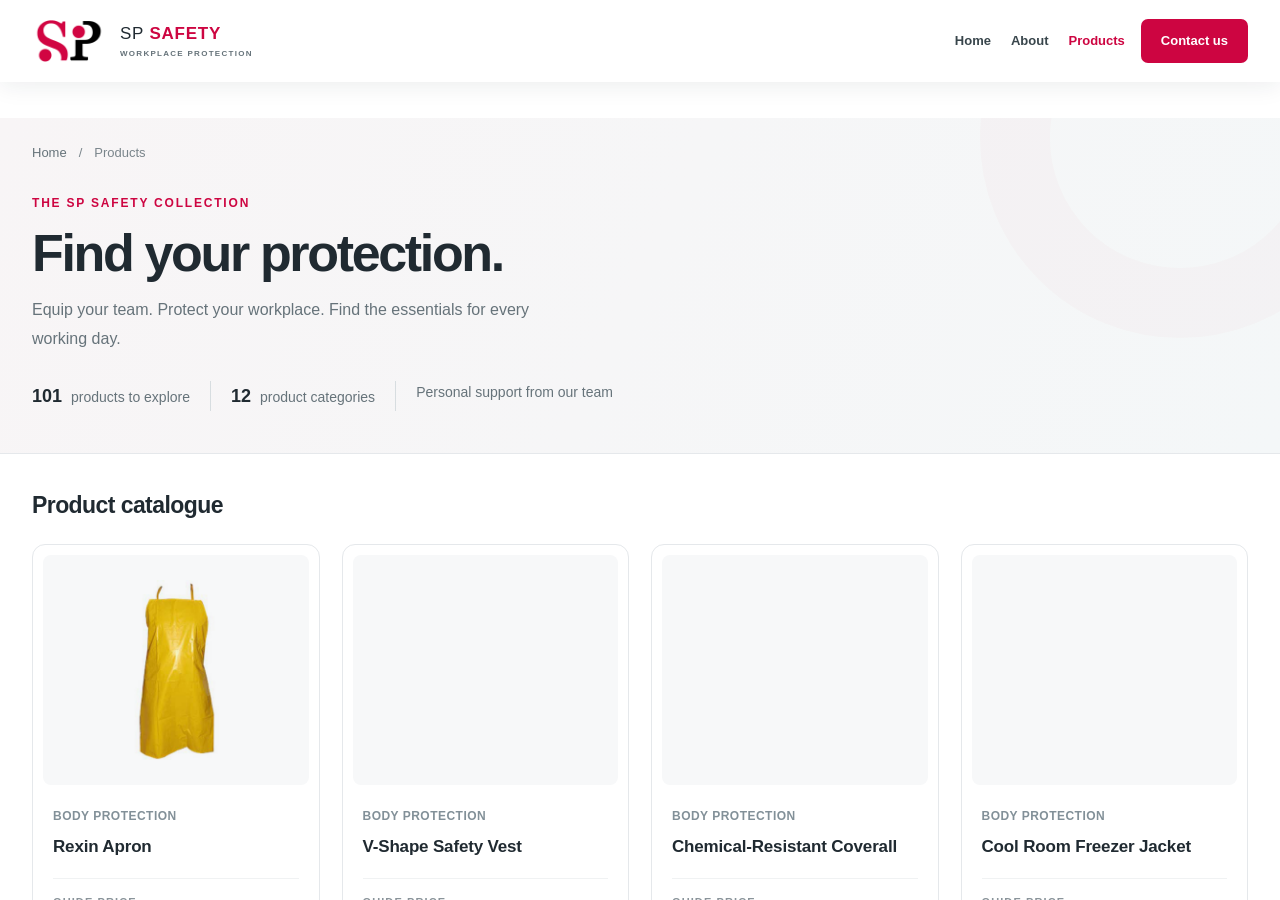
==== commit 3207711e: "temp commit" ====
--- a/cart.html
+++ b/cart.html
@@ -1,162 +1 @@
-<!doctype html>
-<html lang="en">
-  <head>
-    <meta charset="utf-8" />
-    <meta name="viewport" content="width=device-width, initial-scale=1" />
-    <title>Your enquiry cart | SP Safety</title>
-    <meta
-      name="keywords"
-      content="SP, SP Holdings, holdings, safety, safety equips, safety sri lanka, sri lanka, construction, construction safety, safety equipments sri lanka"
-    />
-    <link rel="icon" href="images/titleico.ico" />
-    <link
-      rel="stylesheet"
-      href="https://cdn.jsdelivr.net/npm/bootstrap@5.3.8/dist/css/bootstrap.min.css"
-      integrity="sha384-sRIl4kxILFvY47J16cr9ZwB07vP4J8+LH7qKQnuqkuIAvNWLzeN8tE5YBujZqJLB"
-      crossorigin="anonymous"
-    />
-    <link
-      rel="stylesheet"
-      href="https://cdn.jsdelivr.net/npm/bootstrap-icons@1.13.1/font/bootstrap-icons.min.css"
-    />
-    <link rel="stylesheet" href="css/style.css" />
-
-
-
-  <link rel="stylesheet" href="css/shop.css"/><script defer src="data/products.js"></script><script defer src="js/shop.js"></script></head>
-<body class="commerce-page cart-page"><a class="skip-link" href="#main">Skip to content</a><header>
-      <nav
-        class="navbar navbar-expand-lg fixed-top site-navbar"
-        aria-label="Main navigation"
-      >
-        <div class="container">
-          <a
-            class="navbar-brand brand-lockup"
-            href="index.html#home"
-            aria-label="SP Safety home"
-          >
-            <img
-              class="brand-logo-image"
-              src="images/logo.png"
-              alt=""
-              width="76"
-              height="48"
-            />
-            <span class="brand-name"
-              >SP <b>SAFETY</b><small>WORKPLACE PROTECTION</small></span
-            >
-          </a>
-          <button
-            class="navbar-toggler"
-            type="button"
-            data-bs-toggle="collapse"
-            data-bs-target="#main-navigation"
-            aria-controls="main-navigation"
-            aria-expanded="false"
-            aria-label="Toggle navigation"
-          >
-            <span class="navbar-toggler-icon"></span>
-          </button>
-          <div class="collapse navbar-collapse" id="main-navigation">
-            <ul class="navbar-nav ms-auto align-items-lg-center">
-              <li class="nav-item">
-                <a class="nav-link" href="index.html#home">Home</a>
-              </li>
-              <li class="nav-item">
-                <a class="nav-link" href="index.html#about">About</a>
-              </li>
-              <li class="nav-item">
-                <a class="nav-link" href="products.html" >Products</a>
-              </li>
-              <li class="nav-item">
-                <a class="nav-link nav-contact" href="index.html#contact">Contact us</a>
-              </li>
-            <li class="nav-item"><a class="nav-link nav-cart" href="cart.html" aria-label="View enquiry cart"><span class="nav-cart-icon"><svg viewBox="0 0 24 24" fill="none" stroke="currentColor" stroke-width="1.7" stroke-linecap="round" stroke-linejoin="round" aria-hidden="true"><path d="M3 3h2l2.5 12h11l2-8H6"/><circle cx="9" cy="20" r="1"/><circle cx="18" cy="20" r="1"/></svg><span class="cart-badge" data-cart-count aria-hidden="true">0</span></span><span class="nav-cart-label">My cart</span></a></li></ul>
-          </div>
-        </div>
-      </nav>
-    </header><main id="main" class="shop-main"><div class="container"><nav class="shop-breadcrumb" aria-label="Breadcrumb"><a href="index.html">Home</a><span>/</span><a href="products.html">Products</a><span>/</span><span aria-current="page">Your cart</span></nav><div class="cart-page-heading"><div><p class="section-kicker">One step closer to a safer workplace</p><h1>Your enquiry cart<span class="heading-dot">.</span></h1><p>A few essentials. A better-equipped team. Review your selection below.</p></div><a class="text-link" href="products.html">Continue exploring <span aria-hidden="true">↗</span></a></div><ol class="enquiry-steps" aria-label="Enquiry process"><li aria-current="step"><span>01</span><div><b>Build your cart</b><small>Choose your essentials</small></div></li><li><span>02</span><div><b>Send an enquiry</b><small>Connect on WhatsApp</small></div></li><li><span>03</span><div><b>Confirm with our team</b><small>Pricing, delivery &amp; payment</small></div></li></ol><div id="cart-content"></div></div></main><footer class="site-footer" id="contact" aria-labelledby="contact-title">
-      <div class="container">
-        <div class="row g-5 footer-main">
-          <div class="col-lg-5">
-            <a
-              class="footer-brand brand-lockup"
-              href="index.html#home"
-              aria-label="SP Safety home"
-              ><span class="footer-logo-wrap"
-                ><img
-                  class="brand-logo-image"
-                  src="images/logo.png"
-                  alt=""
-                  width="76"
-                  height="48" /></span
-              ><span class="brand-name"
-                >SP <b>SAFETY</b><small>WORKPLACE PROTECTION</small></span
-              ></a
-            >
-            <h2 id="contact-title">Let’s talk about your safety needs.</h2>
-            <p class="footer-intro">
-              Reliable protection for people and workplaces.
-            </p>
-          </div>
-          <div class="col-lg-7">
-            <div class="footer-contact-grid">
-              <div class="footer-contact-item">
-                <i class="bi bi-envelope" aria-hidden="true"></i>
-                <div>
-                  <h3>Mail us</h3>
-                  <a href="mailto:spsafetygroup@gmail.com"
-                    >spsafetygroup@gmail.com</a
-                  >
-                </div>
-              </div>
-              <div class="footer-contact-item">
-                <i class="bi bi-telephone" aria-hidden="true"></i>
-                <div>
-                  <h3>Call us</h3>
-                  <a href="tel:+94772360385">077 236 0385</a
-                  ><a href="tel:+94771932482">077 193 2482</a>
-                </div>
-              </div>
-              <div class="footer-contact-item footer-address">
-                <i class="bi bi-geo-alt" aria-hidden="true"></i>
-                <div>
-                  <h3>Visit us</h3>
-                  <p>23, Dewala Lane<br />Nugegoda 10250</p>
-                </div>
-              </div>
-            </div>
-          </div>
-        </div>
-        <div class="footer-links">
-          <nav aria-label="Footer navigation">
-            <a href="index.html#about">About us</a
-            ><a href="index.html#essentials">Featured products</a
-            ><a href="products.html">Product catalogue</a>
-          </nav>
-          <div class="footer-socials">
-            <a
-              href="https://www.facebook.com/spsafetygroup/"
-              target="_blank"
-              rel="noopener noreferrer"
-              aria-label="SP Safety on Facebook"
-              ><i class="bi bi-facebook" aria-hidden="true"></i></a
-            ><a
-              href="https://www.instagram.com/spsafetygroup/?hl=en"
-              target="_blank"
-              rel="noopener noreferrer"
-              aria-label="SP Safety on Instagram"
-              ><i class="bi bi-instagram" aria-hidden="true"></i
-            ></a>
-          </div>
-        </div>
-        <div class="footer-bottom">
-          <span
-            >© <span id="footer-year">2026</span> SP Safety. All rights
-            reserved.</span
-          ><a href="index.html#home"
-            >Back to top <i class="bi bi-arrow-up" aria-hidden="true"></i
-          ></a>
-        </div>
-      </div>
-    </footer></body></html>+<!doctype html><html lang="en"><head><meta charset="utf-8"/><meta name="viewport" content="width=device-width,initial-scale=1"/><meta name="robots" content="noindex,follow"/><meta http-equiv="refresh" content="0;url=products.html"/><title>Products | SP Safety</title></head><body><p><a href="products.html">View the SP Safety product catalogue</a></p></body></html>
